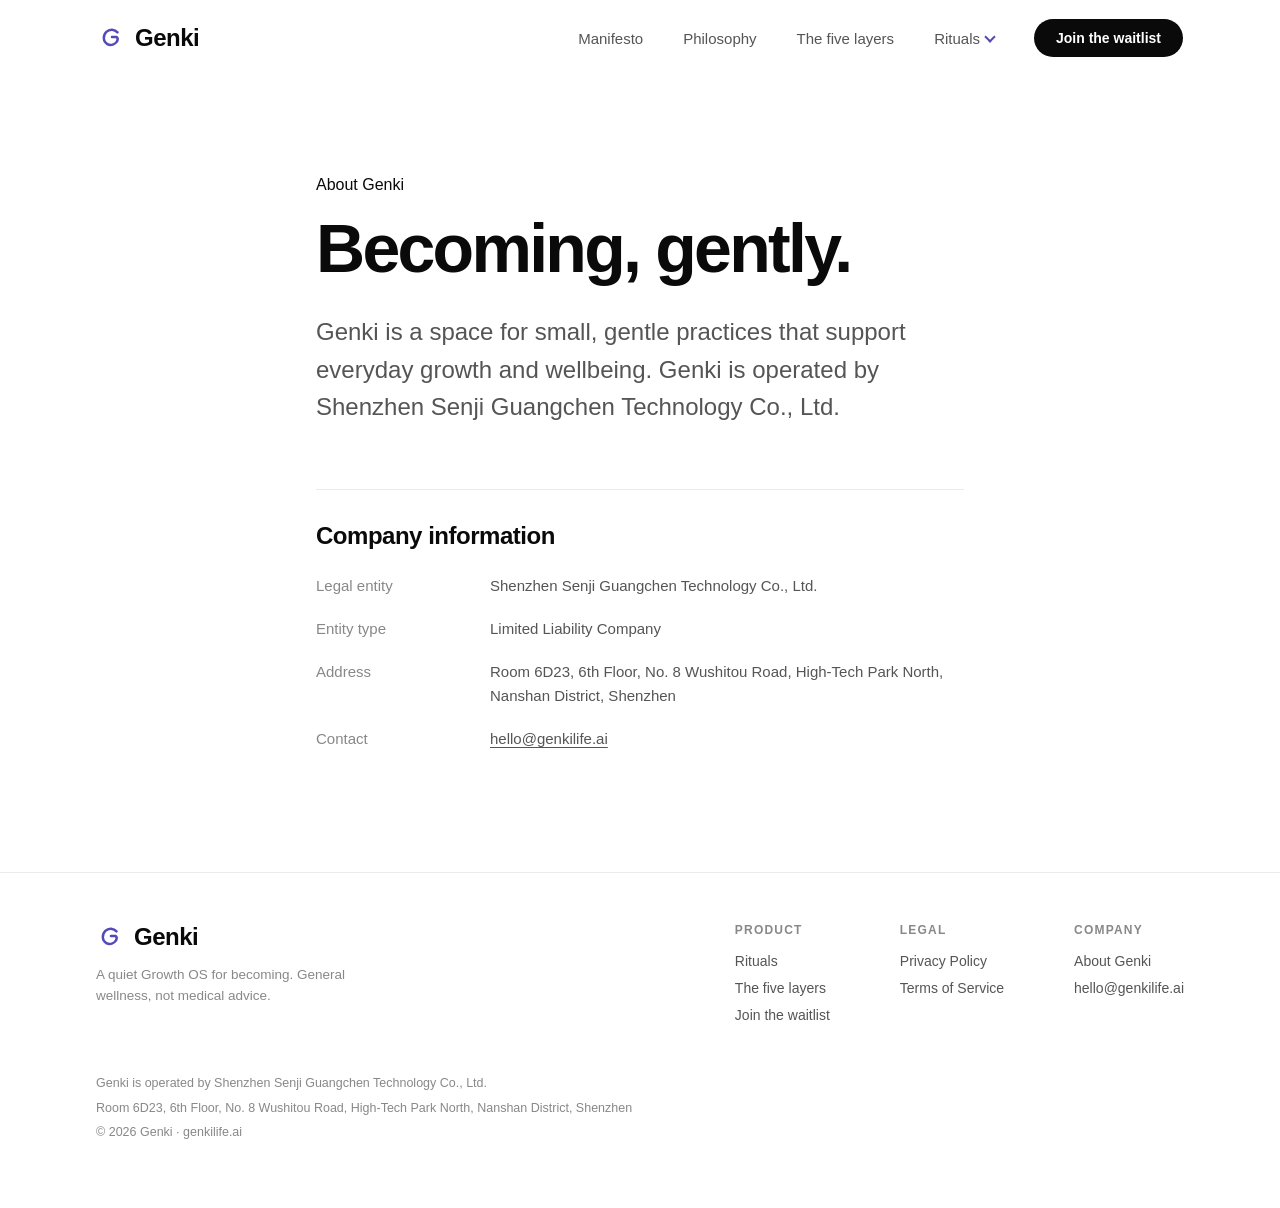
==== about.html @ 510ed386 "Add company information page" ====
<!DOCTYPE html>
<html lang="en">
<head>
<meta charset="UTF-8">
<meta name="viewport" content="width=device-width, initial-scale=1.0">
<title>About Genki</title>
<meta name="description" content="Learn about Genki and the company behind it.">
<link rel="icon" href="assets/favicon.svg" type="image/svg+xml">
<link rel="stylesheet" href="assets/styles.css">
<link rel="canonical" href="https://genkilife.ai/about.html">
</head>
<body>
<div id="site-nav-root"></div>
<main class="wrap about-page">
  <div class="eyebrow2">About Genki</div>
  <h1>Becoming, gently.</h1>
  <p class="about-intro">Genki is a space for small, gentle practices that support everyday growth and wellbeing. Genki is operated by Shenzhen Senji Guangchen Technology Co., Ltd.</p>

  <section class="about-section" aria-labelledby="company-heading">
    <h2 id="company-heading">Company information</h2>
    <dl class="about-details">
      <dt>Legal entity</dt>
      <dd>Shenzhen Senji Guangchen Technology Co., Ltd.</dd>
      <dt>Entity type</dt>
      <dd>Limited Liability Company</dd>
      <dt>Address</dt>
      <dd>Room 6D23, 6th Floor, No. 8 Wushitou Road, High-Tech Park North, Nanshan District, Shenzhen</dd>
      <dt>Contact</dt>
      <dd><a href="mailto:hello@genkilife.ai">hello@genkilife.ai</a></dd>
    </dl>
  </section>
</main>
<div id="site-footer-root"></div>
<script src="assets/nav.js"></script>
</body>
</html>
---- assets/styles.css ----
:root {
    /* Plan A skin: white + near-black; purple is a rare accent only */
    --ink: #0A0A0A;
    --ink-2: #555555;
    --ink-3: #888888;
    --line: #ECECEC;
    --bg: #FFFFFF;
    --bg-soft: #F7F7F8;
    --accent: #534AB7;       /* used ONLY on links + small icon strokes */
    --honey: #E8B98C;        /* one warm touch on Bond, kept tiny */
    --sans: 'Liberation Sans', -apple-system, BlinkMacSystemFont, 'Segoe UI', Helvetica, Arial, sans-serif;
  }
  * { margin: 0; padding: 0; box-sizing: border-box; }
  body { font-family: var(--sans); background: var(--bg); color: var(--ink); -webkit-font-smoothing: antialiased; overflow-x: clip; }
  .wrap { max-width: 1200px; margin: 0 auto; padding: 0 56px; }
  a { color: inherit; text-decoration: none; }

  /* NAV */
  /* sticky header that morphs into a floating pill on scroll.
     ROOT-CAUSE FIX for the shake: the .scrolled state must NOT change the
     header's occupied HEIGHT, or scrollY oscillates across the threshold and
     the class toggles every frame. So .nav padding stays CONSTANT (30px 0)
     in both states — the "pill" is conveyed ONLY by background/border/shadow/
     radius, never by changing padding, max-width, or font-size. */
  #site-nav-root { position: sticky; top: 0; z-index: 50; }
  .site-header { padding: 0; }
  .site-header .wrap { position: relative; }
  .nav { display: flex; align-items: center; justify-content: space-between; padding: 18px 0;
    border: 1px solid transparent; border-radius: 100px;
    transition: background 0.4s ease, border-color 0.4s ease, box-shadow 0.4s ease; }
  /* scrolled state — the pill. NOTE: padding stays the SAME (30px 0) to keep
     header height identical; we only nudge horizontal padding which does NOT
     change height. Visual lift = background + border + shadow only. */
  .site-header.scrolled .nav {
    padding: 18px 24px;
    background: rgba(255,255,255,0.72);
    -webkit-backdrop-filter: saturate(180%) blur(14px);
    backdrop-filter: saturate(180%) blur(14px);
    border-color: var(--line);
    box-shadow: 0 8px 30px rgba(20,18,40,0.08);
    will-change: backdrop-filter;
  }
  .brand { display: flex; align-items: center; gap: 10px; font-size: 24px; font-weight: 800; letter-spacing: -0.02em; }
  .nav-links { display: flex; align-items: center; gap: 40px; font-size: 15px; color: var(--ink-2); }
  .nav-links a:hover { color: var(--ink); }
    .nav-cta { padding: 11px 22px; background: var(--ink); color: #fff !important; border-radius: 100px; font-size: 14px; font-weight: 600; }

  /* HERO */
  .hero { position: relative; display: grid; grid-template-columns: 1.06fr 0.94fr; align-items: center; gap: 56px; padding: 70px 0 110px; }
  .hero .copy, .hero .nova-stage { position: relative; z-index: 2; }
  .eyebrow { display: inline-flex; align-items: center; gap: 10px; font-size: 13px; font-weight: 600; letter-spacing: 0.12em; text-transform: uppercase; color: var(--ink-3); margin-bottom: 28px; }
  .eyebrow .dot { width: 7px; height: 7px; border-radius: 50%; background: var(--ink); }
  h1 { font-weight: 800; font-size: 72px; line-height: 0.98; letter-spacing: -0.035em; margin-bottom: 28px; }
  .hero .sub { font-size: 19px; line-height: 1.6; color: var(--ink-2); max-width: 470px; margin-bottom: 16px; }
  .hero .micro { font-size: 14px; color: var(--ink-3); margin-bottom: 36px; }

  .signup { display: flex; gap: 10px; max-width: 460px; }
  .signup input { flex: 1; padding: 15px 20px; border: 1.5px solid var(--line); border-radius: 100px; font-family: var(--sans); font-size: 15px; color: var(--ink); outline: none; }
  .signup input::placeholder { color: var(--ink-3); }
  .btn-dark { padding: 15px 30px; background: var(--ink); color: #fff; border: none; border-radius: 100px; font-family: var(--sans); font-size: 15px; font-weight: 600; cursor: pointer; white-space: nowrap; }
  .signup-note { font-size: 13px; color: var(--ink-3); margin-top: 14px; }
  .link-accent { color: var(--accent); }

  /* phone — clinical light screen like Plan A */
  .phone-stage { display: grid; place-items: center; }
  .phone { position: relative; width: 268px; height: 548px; border-radius: 46px; padding: 13px; background: #1a1a1a; box-shadow: 0 26px 60px rgba(0,0,0,0.16); }
  .phone .screen { width: 100%; height: 100%; border-radius: 34px; background: #F4F4F5; position: relative; overflow: hidden; }
  .phone .notch { position: absolute; top: 14px; left: 50%; transform: translateX(-50%); width: 96px; height: 24px; border-radius: 100px; background: #1a1a1a; z-index: 6; }
  .phone .nova { position: absolute; top: 34px; right: 22px; z-index: 7; }
  .phone .state-label { position: absolute; top: 70px; left: 0; right: 0; text-align: center; font-size: 22px; font-weight: 700; color: var(--ink); z-index: 5; letter-spacing: -0.01em; }
  .phone .state-sub { position: absolute; top: 102px; left: 0; right: 0; text-align: center; font-size: 11px; letter-spacing: 0.16em; text-transform: uppercase; color: var(--ink-3); z-index: 5; }
  .phone .chips { position: absolute; bottom: 30px; left: 20px; right: 20px; display: flex; gap: 8px; justify-content: center; z-index: 5; }
  .chip { background: #fff; border: 1px solid var(--line); border-radius: 14px; padding: 8px 13px; font-size: 11px; font-weight: 500; color: var(--ink-2); }

  /* STANCE */
  .stance { text-align: center; padding: 10px 0 90px; }
  .stance p { font-size: 44px; font-weight: 800; line-height: 1.12; letter-spacing: -0.03em; max-width: 1000px; margin: 0 auto; }
  .stance .q { color: var(--ink-3); }

  /* BOND + WAITLIST BAND (A+B combined) */
  .bond-band { text-align: center; padding: 16px 0 96px; }
  .silhouettes { display: flex; justify-content: center; align-items: flex-end; gap: 0; margin-bottom: 34px; }
  .sil { width: 60px; height: 60px; border-radius: 50%; background: #ECECEE; border: 3px solid #fff; margin-left: -12px; display: grid; place-items: center; box-shadow: 0 2px 8px rgba(0,0,0,0.04);
    opacity: 0; transform: translateX(-60px);
    transition: opacity 0.5s ease, transform 0.85s cubic-bezier(.16,.84,.3,1); }
  /* damped ease-out: fast in, soft settle. staggered per child. */
  .bond-in .sil { opacity: 1; transform: translateX(0); }
  .bond-in .sil:nth-child(1) { transition-delay: 0s; }
  .bond-in .sil:nth-child(2) { transition-delay: 0.09s; }
  .bond-in .sil:nth-child(3) { transition-delay: 0.18s; }
  .bond-in .sil:nth-child(4) { transition-delay: 0.27s; }
  .bond-in .sil:nth-child(5) { transition-delay: 0.36s; }
  .sil:first-child { margin-left: 0; }
  .sil svg { width: 60px; height: 60px; }
  .sil.more { background: #fff; border: 1.5px solid var(--line); font-size: 13px; font-weight: 700; color: var(--ink-2); }
  .bond-line { font-size: 30px; font-weight: 800; letter-spacing: -0.025em; line-height: 1.15; margin-bottom: 14px; }
  .bond-line .ac { color: var(--accent); }
  .bond-sub { font-size: 16px; color: var(--ink-2); line-height: 1.6; max-width: 460px; margin: 0 auto 26px; }
  .count-pill { display: inline-flex; align-items: center; gap: 9px; padding: 10px 20px; border: 1.5px solid var(--line); border-radius: 100px; font-size: 14px; color: var(--ink-2); }
  .count-pill .num { font-weight: 800; color: var(--ink); }
  .count-pill .live { width: 7px; height: 7px; border-radius: 50%; background: #2BB673; }

  /* SECTION SHELL */
  section.block { padding: 96px 0; border-top: 1px solid var(--line); }
  .section-line { border: none; border-top: 1px solid var(--line); margin: 0; }
  .sec-eyebrow { font-size: 13px; font-weight: 600; letter-spacing: 0.12em; text-transform: uppercase; color: var(--ink-3); margin-bottom: 18px; text-align: center; }
  .sec-title { font-weight: 800; font-size: 48px; line-height: 1.05; letter-spacing: -0.03em; text-align: center; margin-bottom: 16px; }
  .sec-intro { font-size: 18px; color: var(--ink-2); text-align: center; max-width: 600px; margin: 0 auto 60px; line-height: 1.6; }

  /* LAYERS — two-column split (left narrative + right list card) */
  .layers-split { display: grid; grid-template-columns: 0.85fr 1.15fr; gap: 72px; align-items: center; }
  .lx-eyebrow { display: inline-flex; align-items: center; gap: 12px; font-size: 13px; font-weight: 600; letter-spacing: 0.12em; text-transform: uppercase; color: var(--ink-3); margin-bottom: 28px; }
  .lx-eyebrow .ln { width: 28px; height: 1px; background: var(--ink-3); display: inline-block; }
  .lx-title { font-weight: 800; font-size: 56px; line-height: 1.0; letter-spacing: -0.035em; margin-bottom: 26px; }
  .lx-desc { font-size: 18px; line-height: 1.62; color: var(--ink-2); max-width: 460px; margin-bottom: 48px; }
  .lx-princ { display: grid; grid-template-columns: repeat(3, auto); gap: 48px; justify-content: start; }
  .lx-princ .p .pk { font-size: 21px; font-weight: 800; letter-spacing: -0.02em; margin-bottom: 6px; }
  .lx-princ .p .pl { font-size: 13.5px; color: var(--ink-3); }

  /* right list card */
  .layer-card { border: 1px solid var(--line); border-radius: 18px; overflow: hidden; background: #fff; }
  .lc-head { display: flex; align-items: center; justify-content: space-between; padding: 22px 28px; border-bottom: 1px solid var(--line); }
  .lc-head .lc-name { font-size: 13px; letter-spacing: 0.14em; text-transform: uppercase; color: var(--ink-3); }
  .lc-head .lc-status { display: inline-flex; align-items: center; gap: 8px; font-size: 13px; letter-spacing: 0.06em; text-transform: uppercase; color: var(--accent); }
  .lc-head .lc-status .d { width: 7px; height: 7px; border-radius: 50%; background: var(--accent); }
  .lc-row { display: flex; align-items: center; gap: 18px; padding: 22px 28px; border-bottom: 1px solid var(--line); transition: background 0.2s ease; }
  .lc-row:last-child { border-bottom: none; }
  .lc-row:hover { background: var(--bg-soft); }
  .lc-row .dot { width: 9px; height: 9px; border-radius: 50%; background: var(--muted-light); flex: none; }
  .lc-row.live .dot { background: var(--ink); }
  .lc-row .lc-main { flex: 1; }
  .lc-row .lc-l { font-size: 21px; font-weight: 700; letter-spacing: -0.015em; line-height: 1.15; }
  .lc-row .lc-sub { font-size: 13.5px; color: var(--ink-3); margin-top: 2px; }
  .lc-row .lc-state { font-size: 13px; color: var(--ink-3); white-space: nowrap; }
  .lc-row.live .lc-state { color: var(--accent); font-weight: 600; }
  .lc-row.warm .dot { background: var(--honey); }

  /* VALUE PROPS */
  .vps { display: grid; grid-template-columns: repeat(3, 1fr); gap: 28px; }
  .vp { padding: 4px 0; }
  .vp .vmark { width: 36px; height: 36px; margin-bottom: 22px; }
  .vp h3 { font-size: 23px; font-weight: 800; line-height: 1.22; letter-spacing: -0.02em; margin-bottom: 14px; }
  .vp p { font-size: 15.5px; line-height: 1.6; color: var(--ink-2); }

  /* MANIFESTO */
  .manifesto { background: var(--bg-soft); border-top: 1px solid var(--line); border-bottom: 1px solid var(--line); }
  .manifesto .inner { max-width: 760px; margin: 0 auto; text-align: center; }
  .manifesto .big { font-size: 34px; font-weight: 800; line-height: 1.3; letter-spacing: -0.025em; margin-bottom: 28px; }
  .manifesto .small { font-size: 18px; color: var(--ink-2); line-height: 1.65; }
  .manifesto .stay { font-size: 24px; font-weight: 800; letter-spacing: -0.02em; margin-top: 28px; }

  /* FINAL */
  .final { text-align: center; padding: 110px 0; }
  .final h2 { font-weight: 800; font-size: 56px; letter-spacing: -0.035em; margin-bottom: 18px; line-height: 1; }
  .final p { font-size: 17px; color: var(--ink-2); margin-bottom: 38px; }
  .final .signup { margin: 0 auto; }

  /* FOOTER */
  footer { border-top: 1px solid var(--line); padding: 50px 0 60px; }
  .foot-inner { display: flex; align-items: flex-start; justify-content: space-between; gap: 40px; }
  .foot-brand { max-width: 290px; }
  .foot-brand .brand { margin-bottom: 14px; }
  .foot-brand p { font-size: 13.5px; color: var(--ink-3); line-height: 1.55; }
  .foot-cols { display: flex; gap: 70px; }
  .foot-col h4 { font-size: 12px; letter-spacing: 0.1em; text-transform: uppercase; color: var(--ink-3); margin-bottom: 16px; font-weight: 700; }
  .foot-col a { display: block; font-size: 14px; color: var(--ink-2); margin-bottom: 11px; }
  .foot-col a:hover { color: var(--ink); }
  .foot-legal { margin-top: 40px; font-size: 12.5px; color: var(--ink-3); }
  .foot-legal p { margin: 0 0 6px; line-height: 1.5; }

  .about-page { max-width: 760px; padding-top: 100px; padding-bottom: 120px; }
  .about-page h1 { font-size: clamp(42px, 6vw, 68px); line-height: 1.08; letter-spacing: -0.04em; margin: 18px 0 28px; }
  .about-intro { font-size: clamp(19px, 2.5vw, 24px); line-height: 1.55; color: var(--ink-2); max-width: 680px; }
  .about-section { border-top: 1px solid var(--line); margin-top: 64px; padding-top: 32px; }
  .about-section h2 { font-size: 24px; letter-spacing: -0.02em; margin-bottom: 24px; }
  .about-details { display: grid; grid-template-columns: 150px 1fr; gap: 18px 24px; font-size: 15px; line-height: 1.65; }
  .about-details dt { color: var(--ink-3); }
  .about-details dd { margin: 0; color: var(--ink-2); }
  .about-details a { color: inherit; text-decoration: underline; text-underline-offset: 3px; overflow-wrap: anywhere; }
  @media (max-width: 600px) {
    .about-page { padding-top: 70px; padding-bottom: 80px; }
    .about-section { margin-top: 48px; }
    .about-details { grid-template-columns: 1fr; gap: 5px; }
    .about-details dd { margin-bottom: 16px; }
  }

  /* ============ MOTION (tech skin: organic, not mechanical) ============ */
  /* Nova rotating particle sphere — right-side hero visual */
  .nova-stage { position: relative; display: grid; place-items: center; min-height: 540px; padding-bottom: 28px; }
  #novaSphere { width: 100%; height: 540px; display: block; }
  .nova-cap { position: absolute; bottom: 4px; left: 50%; transform: translateX(-50%); text-align: center; }
  .nova-cap .nm { display: block; font-size: 11px; letter-spacing: 0.22em; text-transform: uppercase; color: var(--ink-3); }
  .nova-cap .st { display: block; margin-top: 6px; font-size: 14px; color: var(--ink-2); letter-spacing: -0.005em; }
  /* scroll reveal */
  .reveal { opacity: 0; transform: translateY(22px); transition: opacity 0.9s cubic-bezier(.22,.61,.36,1), transform 0.9s cubic-bezier(.22,.61,.36,1); }
  .reveal.in { opacity: 1; transform: none; }
  .reveal.d1 { transition-delay: 0.08s; }
  .reveal.d2 { transition-delay: 0.16s; }
  .reveal.d3 { transition-delay: 0.24s; }
  /* manifesto lines rise one by one */
  .mline { opacity: 0; transform: translateY(14px); transition: opacity 1s ease, transform 1s ease; }
  .mline.in { opacity: 1; transform: none; }
  .mline.l2 { transition-delay: 0.5s; }
  .mline.l3 { transition-delay: 1s; }
  .mline.l4 { transition-delay: 1.5s; }
  /* respect reduced motion — quiet means never forcing movement.
     Sphere keeps a static frame (drawn once in JS); reveals show immediately. */
  @media (prefers-reduced-motion: reduce) {
    .reveal, .mline { opacity: 1 !important; transform: none !important; transition: none !important; }
    .sil { opacity: 1 !important; transform: none !important; transition: none !important; }
  }

  /* ============ RESPONSIVE ============ */

  /* Tablet ≤ 900px */
  @media (max-width: 900px) {
    .wrap { padding: 0 36px; }
    .nav { padding: 24px 0; }
    .nav-links { gap: 24px; }
    .nav-links a:not(.nav-cta) { display: none; }   /* keep only the CTA on small screens */

    .hero { grid-template-columns: 1fr; gap: 0; padding: 40px 0 72px; }
    .hero .copy { order: 1; }
    .nova-stage { order: 2; margin-top: 24px; min-height: 420px; }
    #novaSphere { height: 420px; }
    h1 { font-size: 60px; }

    .layers-split { grid-template-columns: 1fr; gap: 40px; }
    .lx-title { font-size: 44px; }

    .vps { grid-template-columns: 1fr; gap: 40px; }
    .sec-title { font-size: 40px; }
    .stance p { font-size: 38px; }
  }

  /* Phone ≤ 600px */
  @media (max-width: 600px) {
    .wrap { padding: 0 22px; }

    /* nav */
    .brand { font-size: 21px; }
    .nav-cta { padding: 9px 16px; font-size: 13px; }

    /* hero */
    .hero { padding: 28px 0 56px; }
    .eyebrow { font-size: 11.5px; letter-spacing: 0.08em; margin-bottom: 20px; }
    h1 { font-size: 44px; line-height: 1.0; letter-spacing: -0.03em; margin-bottom: 22px; }
    .hero .sub { font-size: 17px; max-width: 100%; }
    .hero .micro { margin-bottom: 28px; }

    /* signup stacks vertically */
    .signup { flex-direction: column; max-width: 100%; }
    .signup input { width: 100%; }
    .btn-dark { width: 100%; padding: 15px; }

    /* nova sphere shrinks on phone */
    .nova-stage { margin-top: 16px; min-height: 320px; }
    #novaSphere { height: 320px; }

    /* stance */
    .stance { padding: 8px 0 64px; }
    .stance p { font-size: 30px; line-height: 1.2; }

    /* bond + waitlist band */
    .bond-band { padding: 8px 0 64px; }
    .sil { width: 50px; height: 50px; }
    .sil svg { width: 50px; height: 50px; }
    .bond-line { font-size: 25px; }
    .bond-sub { font-size: 15px; }
    .count-pill { font-size: 13px; padding: 9px 16px; }

    /* sections */
    section.block { padding: 64px 0; }
    .sec-eyebrow { margin-bottom: 14px; }
    .sec-title { font-size: 32px; line-height: 1.1; }
    .sec-intro { font-size: 16px; margin-bottom: 40px; }

    /* five layers split */
    .layers-split { gap: 32px; }
    .lx-title { font-size: 36px; }
    .lx-desc { font-size: 16px; margin-bottom: 36px; }
    .lx-princ { gap: 28px; }
    .lx-princ .p .pk { font-size: 18px; }
    .lc-row { padding: 18px 20px; gap: 14px; }
    .lc-head { padding: 18px 20px; }
    .lc-row .lc-l { font-size: 18px; }
    .lc-row .lc-sub { font-size: 12.5px; }
    .lc-head .lc-status { font-size: 11px; }

    /* manifesto */
    .manifesto .big { font-size: 27px; line-height: 1.3; }
    .manifesto .small { font-size: 16px; }
    .manifesto .stay { font-size: 21px; }

    /* final */
    .final { padding: 72px 0; }
    .final h2 { font-size: 40px; }
    .final p { font-size: 16px; }

    /* footer stacks */
    .foot-inner { flex-direction: column; gap: 36px; }
    .foot-cols { gap: 48px; flex-wrap: wrap; }
  }

  /* ======================================================
     ADDED FOR MULTI-PAGE: mega menu, mobile nav, rituals page
     ====================================================== */

  /* make the header container a positioning context for the mega panel */
  .site-header .wrap { position: relative; }

  /* Rituals trigger in nav */
  .nav-links .rituals-trigger { display: inline-flex; align-items: center; gap: 6px; cursor: pointer; color: var(--ink-2); background: none; border: none; font: inherit; font-size: 15px; padding: 0; }
  .nav-links .rituals-trigger:hover, .site-header.mega-open .rituals-trigger { color: var(--ink); }
  .nav-links .rituals-trigger .chev { width: 8px; height: 8px; border-right: 2px solid var(--accent); border-bottom: 2px solid var(--accent); transform: rotate(45deg); margin-top: -3px; transition: transform .25s ease; }
  .site-header.mega-open .rituals-trigger .chev { transform: rotate(-135deg); margin-top: 2px; }

  /* Mega panel (spans the header content width, drops below nav) */
  .mega { position: absolute; left: 0; right: 0; top: calc(100% + 10px);
    background: #fff; border: 1px solid var(--line); border-radius: 22px;
    box-shadow: 0 24px 60px rgba(20,18,40,0.14); padding: 32px 34px;
    opacity: 0; visibility: hidden; transform: translateY(-6px);
    transition: opacity .26s ease, transform .26s ease, visibility .26s; z-index: 60; }
  .site-header.mega-open .mega { opacity: 1; visibility: visible; transform: translateY(0); }
  .mega-lead { font-size: 13px; letter-spacing: 0.14em; text-transform: uppercase; color: var(--ink-3); margin-bottom: 6px; }
  .mega-tag { font-size: 15px; color: var(--ink-2); margin-bottom: 30px; }
  .mega-cols { display: grid; grid-template-columns: repeat(5, 1fr); gap: 26px; }
  .mega-col .ch { font-size: 13px; color: var(--ink-3); margin-bottom: 16px; }
  .mega-col .ch b { color: var(--ink-2); font-weight: 700; }
  .mega-col.warm .ch b { color: var(--honey-deep); }
  .mega-col a.titem { display: block; font-size: 15px; font-weight: 600; color: var(--ink); margin-bottom: 13px; text-decoration: none; line-height: 1.3; }
  .mega-col a.titem:hover { color: var(--accent); }
  .titem .tg { display: inline-block; font-size: 9.5px; font-weight: 600; letter-spacing: 0.06em; text-transform: uppercase; color: var(--accent); border: 1px solid rgba(83,74,183,0.3); border-radius: 100px; padding: 0 6px; margin-left: 6px; vertical-align: middle; }
  .titem .tg.soon { color: var(--ink-3); border-color: var(--line); }
  .mega-foot { display: flex; align-items: center; justify-content: space-between; margin-top: 30px; padding-top: 20px; border-top: 1px solid var(--line); }
  .mega-foot .note { font-size: 12.5px; color: var(--ink-3); }
  .mega-foot .cta { font-size: 14px; color: var(--accent); font-weight: 600; text-decoration: none; }

  /* Hamburger (hidden on desktop) */
  .nav-toggle { display: none; background: none; border: none; cursor: pointer; width: 40px; height: 40px; padding: 8px; }
  .nav-toggle span { display: block; height: 2px; background: var(--ink); border-radius: 2px; margin: 5px 0; transition: transform .25s ease, opacity .25s ease; }
  .site-header.menu-open .nav-toggle span:nth-child(1) { transform: translateY(7px) rotate(45deg); }
  .site-header.menu-open .nav-toggle span:nth-child(2) { opacity: 0; }
  .site-header.menu-open .nav-toggle span:nth-child(3) { transform: translateY(-7px) rotate(-45deg); }

  /* Mobile menu panel (injected; hidden on desktop) */
  .mobile-menu { display: none; }

  /* ======================================================
     RITUALS PAGE
     ====================================================== */
  .rit-hero { padding: 88px 0 56px; text-align: center; }
  .rit-hero .eyebrow2 { font-size: 13px; font-weight: 600; letter-spacing: 0.14em; text-transform: uppercase; color: var(--ink-3); margin-bottom: 22px; }
  .rit-hero h1 { font-size: 64px; font-weight: 800; line-height: 1.0; letter-spacing: -0.035em; margin-bottom: 24px; }
  .rit-hero p { font-size: 19px; line-height: 1.6; color: var(--ink-2); max-width: 580px; margin: 0 auto 18px; }
  .rit-hero .micro2 { font-size: 14px; color: var(--ink-3); }

  .dim { padding: 46px 0; border-top: 1px solid var(--line); }
  .dim-head { display: flex; align-items: baseline; gap: 14px; margin-bottom: 26px; flex-wrap: wrap; }
  .dim-head .name { font-size: 30px; font-weight: 800; letter-spacing: -0.025em; }
  .dim-head .zh { font-size: 14px; color: var(--ink-3); }
  .dim-head .line { font-size: 15px; color: var(--ink-2); margin-left: auto; }
  .dim.bond .dim-head .name { color: var(--honey-deep); }

  .tools { display: grid; grid-template-columns: repeat(3, 1fr); gap: 16px; }
  .tcard { border: 1px solid var(--line); border-radius: 18px; padding: 24px; transition: box-shadow .2s ease; }
  .tcard:hover { box-shadow: 0 12px 30px rgba(20,18,40,0.06); }
  .tcard .ic { width: 42px; height: 42px; border-radius: 12px; background: var(--bg-soft); border: 1px solid var(--line); display: grid; place-items: center; margin-bottom: 18px; }
  .tcard.live .ic { background: #fff; border-color: rgba(83,74,183,0.25); }
  .tcard .cn { font-size: 18px; font-weight: 700; letter-spacing: -0.01em; display: flex; align-items: center; gap: 9px; margin-bottom: 7px; }
  .tcard .badge { font-size: 10px; font-weight: 600; letter-spacing: 0.06em; text-transform: uppercase; color: var(--accent); border: 1px solid rgba(83,74,183,0.3); border-radius: 100px; padding: 1px 8px; }
  .tcard .badge.soon { color: var(--ink-3); border-color: var(--line); }
  .tcard .cd { font-size: 14px; color: var(--ink-3); line-height: 1.5; }
  .tcard.ghost { border-style: dashed; background: var(--bg-soft); }
  .tcard.ghost .cn { color: var(--ink-3); }

  .closing { border-top: 1px solid var(--line); padding: 64px 0 96px; text-align: center; }
  .closing .note { font-size: 13px; color: var(--ink-3); margin-bottom: 30px; }
  .closing h3 { font-size: 34px; font-weight: 800; letter-spacing: -0.03em; margin-bottom: 22px; }
  .closing .btn { display: inline-block; padding: 15px 30px; background: var(--ink); color: #fff; border-radius: 100px; font-size: 15px; font-weight: 600; text-decoration: none; }

  /* ======================================================
     RESPONSIVE for added pieces
     ====================================================== */
  @media (max-width: 900px) {
    /*防止任何元素把页面撑宽导致左右滑动 */
    html, body { overflow-x: clip; max-width: 100%; }
    /* 移动端用 .mobile-menu，桌面那个全宽 mega 浮层不渲染（否则会撑宽页面） */
    .mega { display: none !important; }

    /* show hamburger, hide desktop links, enable mobile menu */
    .nav-toggle { display: block; }
    .nav-links { display: none; }
    .site-header .nav { position: relative; }

    .mobile-menu { display: block; max-height: 0; overflow: hidden;
      transition: max-height .35s ease; background: #fff; }
    .site-header.menu-open .mobile-menu { max-height: 80vh; overflow-y: auto; }
    .mm-inner { padding: 8px 0 18px; border-top: 1px solid var(--line); margin-top: 14px; }
    .mm-link { display: block; padding: 14px 8px; font-size: 17px; font-weight: 600; color: var(--ink); text-decoration: none; border-bottom: 1px solid var(--line); }
    .mm-cta { display: block; margin: 16px 8px 4px; padding: 14px; text-align: center; background: var(--ink); color: #fff; border-radius: 100px; font-weight: 600; text-decoration: none; }
    .mm-acc-head { display: flex; align-items: center; justify-content: space-between; padding: 14px 8px; font-size: 17px; font-weight: 600; border-bottom: 1px solid var(--line); cursor: pointer; }
    .mm-acc-head .chev { width: 8px; height: 8px; border-right: 2px solid var(--accent); border-bottom: 2px solid var(--accent); transform: rotate(45deg); transition: transform .25s ease; }
    .mm-acc.open .mm-acc-head .chev { transform: rotate(-135deg); }
    .mm-acc-body { max-height: 0; overflow: hidden; transition: max-height .3s ease; }
    .mm-acc.open .mm-acc-body { max-height: 1200px; }
    .mm-dim { padding: 12px 8px 4px; }
    .mm-dim .mm-dim-name { font-size: 12px; letter-spacing: 0.1em; text-transform: uppercase; color: var(--ink-3); margin-bottom: 8px; }
    .mm-dim .mm-tool { display: block; padding: 8px 0; font-size: 15px; color: var(--ink-2); text-decoration: none; }
    .mm-dim .mm-tool .tg { font-size: 9.5px; font-weight: 600; letter-spacing: 0.06em; text-transform: uppercase; color: var(--accent); border: 1px solid rgba(83,74,183,0.3); border-radius: 100px; padding: 0 6px; margin-left: 6px; }
    .mm-dim .mm-tool .tg.soon { color: var(--ink-3); border-color: var(--line); }

    /* rituals page */
    .rit-hero { padding: 56px 0 40px; }
    .rit-hero h1 { font-size: 44px; }
    .rit-hero p { font-size: 17px; }
    .tools { grid-template-columns: 1fr; }
    .dim-head .line { margin-left: 0; width: 100%; }
  }

  @media (max-width: 600px) {
    .rit-hero h1 { font-size: 36px; }
    .dim { padding: 36px 0; }
    .dim-head .name { font-size: 25px; }
    .closing h3 { font-size: 28px; }
  }

  /* ======================================================
     TOOL PAGES (e.g. rituals/breathe.html) — minimal header
     ====================================================== */
  .tool-header .nav { justify-content: space-between; }
  .tool-exit { font-size: 14px; color: var(--ink-2); text-decoration: none; }
  .tool-exit:hover { color: var(--ink); }

  .tool-shell { min-height: calc(100vh - 90px); display: flex; flex-direction: column; align-items: center; justify-content: center; text-align: center; padding: 60px 24px; }
  .tool-eyebrow { font-size: 13px; font-weight: 600; letter-spacing: 0.14em; text-transform: uppercase; color: var(--ink-3); margin-bottom: 18px; }
  .tool-shell h1 { font-size: 48px; font-weight: 800; letter-spacing: -0.03em; margin-bottom: 16px; }
  .tool-shell p { font-size: 17px; color: var(--ink-2); max-width: 460px; line-height: 1.6; margin-bottom: 8px; }
  .tool-note { margin-top: 28px; font-size: 13px; color: var(--ink-3); max-width: 420px; }
  .tool-back { margin-top: 36px; display: inline-block; padding: 13px 26px; background: var(--ink); color: #fff; border-radius: 100px; font-size: 14px; font-weight: 600; text-decoration: none; }

  @media (max-width: 600px) {
    .tool-shell h1 { font-size: 34px; }
    .tool-shell { padding: 48px 22px; }
  }
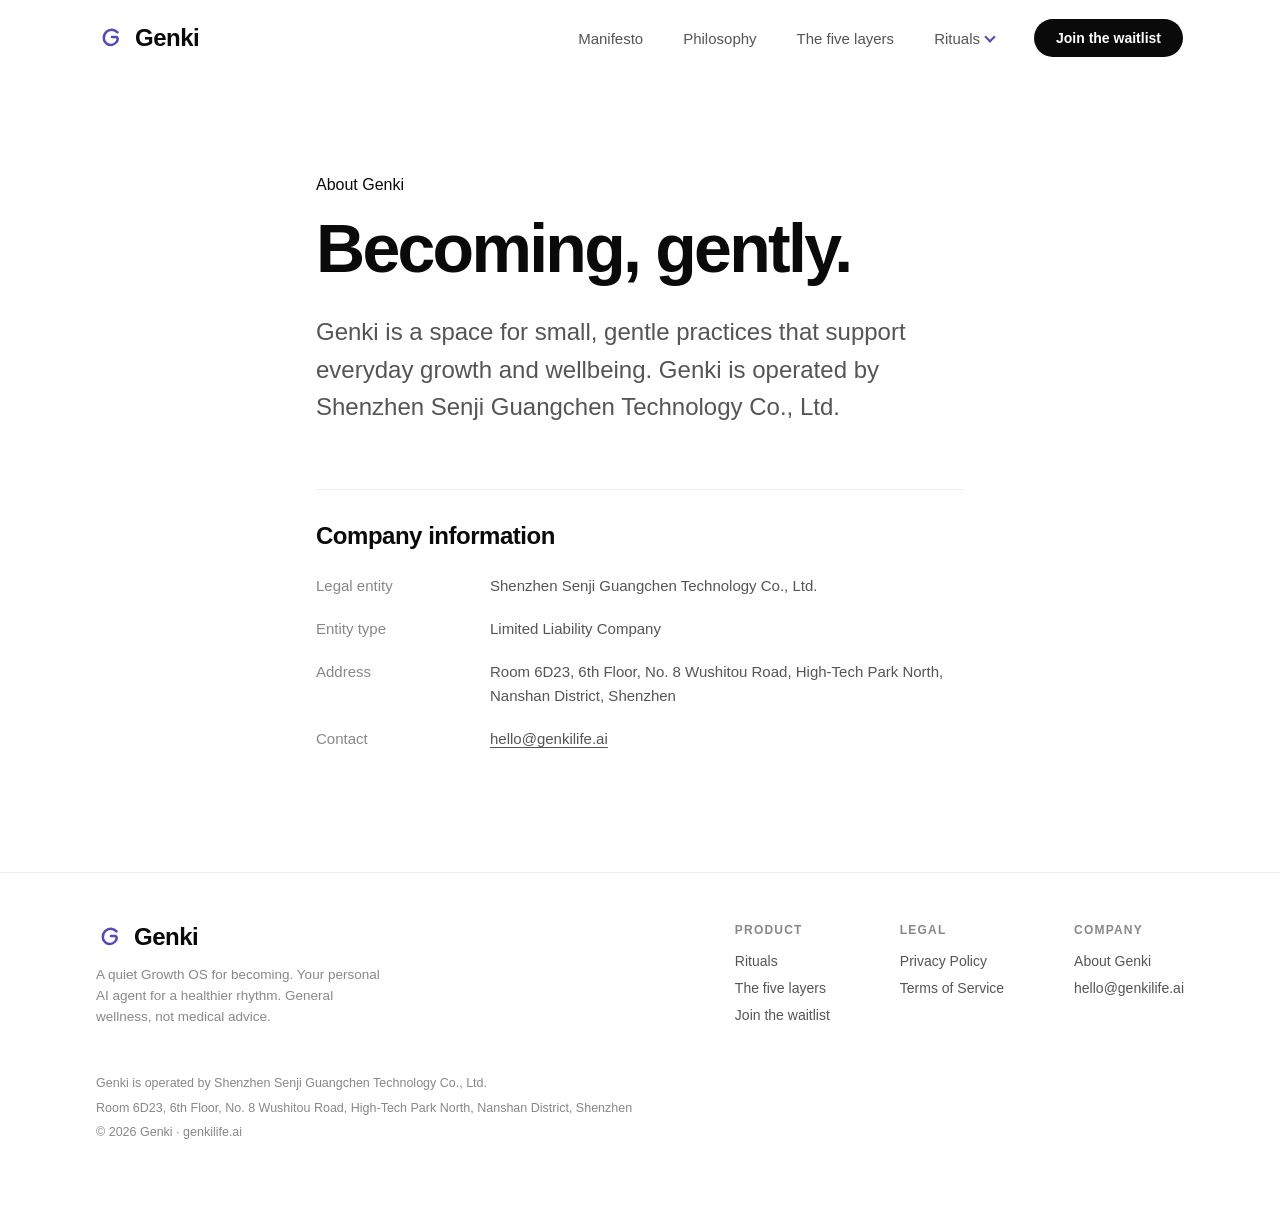
==== commit 8a2a8606: "Add Nova product demo to homepage" ====
--- a/about.html
+++ b/about.html
@@ -31,6 +31,6 @@
   </section>
 </main>
 <div id="site-footer-root"></div>
-<script src="assets/nav.js"></script>
+<script src="assets/nav.js?v=footer-agent-1"></script>
 </body>
 </html>
--- a/assets/styles.css
+++ b/assets/styles.css
@@ -191,6 +191,65 @@
   .nova-cap { position: absolute; bottom: 4px; left: 50%; transform: translateX(-50%); text-align: center; }
   .nova-cap .nm { display: block; font-size: 11px; letter-spacing: 0.22em; text-transform: uppercase; color: var(--ink-3); }
   .nova-cap .st { display: block; margin-top: 6px; font-size: 14px; color: var(--ink-2); letter-spacing: -0.005em; }
+
+  /* Home: Nova's interactive preview and a day of imagined moments. */
+  .hero { padding-bottom: 90px; }
+  .hero .eyebrow .dot { background: var(--accent); box-shadow: 0 0 0 4px #efedfb; }
+  .hero h1 { font-size: clamp(52px, 5.5vw, 72px); }
+  .hero .sub { margin-bottom: 36px; }
+  .hero .nova-stage { min-height: 610px; padding: 0 0 210px; }
+  .hero #novaSphere { height: 400px; }
+  .nova-demo { position: absolute; bottom: 0; left: 50%; transform: translateX(-50%); width: min(100%, 400px); padding: 20px 22px; background: rgba(255,255,255,.94); border: 1px solid #e9e8f0; border-radius: 20px; box-shadow: 0 18px 55px rgba(43,35,92,.08); }
+  .demo-label { display: flex; align-items: center; gap: 7px; font-size: 10px; font-weight: 700; letter-spacing: .1em; color: var(--accent); }
+  .demo-label > span:last-child { margin-left: auto; color: #9996a6; font-size: 9px; letter-spacing: .07em; }
+  .demo-dot { width: 6px; height: 6px; border-radius: 50%; background: var(--accent); }
+  .demo-prompt { font-size: 16px; font-weight: 700; margin: 16px 0 12px; }
+  .demo-options { display: flex; flex-wrap: wrap; gap: 7px; }
+  .demo-options button { font: inherit; font-size: 12px; padding: 7px 13px; border: 1px solid #e6e4ef; background: #fff; border-radius: 99px; color: var(--ink-2); cursor: pointer; }
+  .demo-options button[aria-pressed="true"] { background: #f0eefb; color: var(--accent); border-color: #dcd7f5; }
+  .demo-response { color: var(--ink-2); font-size: 14px; line-height: 1.5; margin-top: 14px; min-height: 21px; }
+  .demo-link { display: inline-block; color: var(--accent); font-size: 12px; font-weight: 700; margin-top: 10px; }
+  .product-demo { padding: 100px 0 110px; }
+  .product-demo-eyebrow { color: var(--accent); font-size: 12px; font-weight: 700; letter-spacing: .14em; text-transform: uppercase; }
+  .product-demo-intro { text-align: center; margin-bottom: 55px; }
+  .product-demo-intro h2 { font-size: clamp(36px, 4.5vw, 52px); line-height: 1.1; letter-spacing: -.04em; margin: 18px 0 14px; }
+  .product-demo-intro p { color: var(--ink-2); font-size: 16px; line-height: 1.6; }
+  .product-demo-layout { display: grid; grid-template-columns: 1fr minmax(280px, 400px) 1fr; gap: 24px; align-items: center; }
+  .product-demo-side { max-width: 225px; }
+  .product-demo-side-left { justify-self: end; text-align: right; }
+  .product-demo-side-right { justify-self: start; text-align: left; }
+  .product-demo-side-label { color: var(--accent); font-size: 11px; font-weight: 700; letter-spacing: .13em; text-transform: uppercase; margin-bottom: 18px; }
+  .product-demo-side h3 { font-size: clamp(22px, 2.5vw, 30px); line-height: 1.15; letter-spacing: -.03em; margin-bottom: 12px; }
+  .product-demo-side p { color: var(--ink-3); font-size: 14px; line-height: 1.6; }
+  .product-demo-view { text-align: center; }
+  .product-demo-phone { width: min(240px, 75%); margin: 0 auto; border: 6px solid #212321; border-radius: 32px; overflow: hidden; background: #f8f7f3; box-shadow: 0 18px 38px rgba(20,20,20,.13); }
+  .product-demo-track { display: flex; width: 100%; transition: transform .45s ease; }
+  .product-demo-track img { display: block; flex: 0 0 100%; min-width: 0; width: 100%; height: auto; aspect-ratio: 780 / 1688; object-fit: contain; }
+  .product-demo-controls { display: flex; justify-content: center; flex-wrap: wrap; gap: 8px; margin: 22px auto 0; max-width: 460px; }
+  .product-demo-controls button { font: inherit; font-size: 13px; padding: 10px 15px; border: 1px solid #e2e2e2; border-radius: 100px; background: #fff; color: var(--ink-2); cursor: pointer; }
+  .product-demo-controls button[aria-pressed="true"] { background: var(--ink); border-color: var(--ink); color: #fff; }
+  .product-demo-controls button:focus-visible { outline: 2px solid var(--accent); outline-offset: 3px; }
+  .product-demo-caption { margin-top: 14px; font-size: 12px; color: var(--ink-3); }
+  @media (prefers-reduced-motion: reduce) { .product-demo-track { transition: none; } }
+  @media (max-width: 700px) {
+    .product-demo { padding: 72px 0 90px; }
+    .product-demo-intro { margin-bottom: 36px; }
+    .product-demo-layout { grid-template-columns: 1fr 1fr; gap: 32px 20px; }
+    .product-demo-view { grid-column: 1 / -1; grid-row: 1; }
+    .product-demo-side-left { justify-self: start; text-align: left; }
+    .product-demo-side-label { margin-bottom: 10px; }
+    .product-demo-side h3 { font-size: 21px; }
+  }
+  .demo-options button:focus-visible, .demo-link:focus-visible { outline: 2px solid var(--accent); outline-offset: 3px; }
+  @media (max-width: 900px) {
+    .hero .nova-stage { margin-top: 18px; min-height: 590px; }
+  }
+  @media (max-width: 600px) {
+    .hero h1 { font-size: clamp(43px, 11vw, 56px); }
+    .hero .nova-stage { min-height: 535px; padding-bottom: 210px; }
+    .hero #novaSphere { height: 325px; }
+
+  }
   /* scroll reveal */
   .reveal { opacity: 0; transform: translateY(22px); transition: opacity 0.9s cubic-bezier(.22,.61,.36,1), transform 0.9s cubic-bezier(.22,.61,.36,1); }
   .reveal.in { opacity: 1; transform: none; }
@@ -250,7 +309,9 @@
 
     /* signup stacks vertically */
     .signup { flex-direction: column; max-width: 100%; }
-    .signup input { width: 100%; }
+    .signup input { width: 100%; font-size: 16px; }
+    .demo-options button, .product-demo-controls button { min-height: 44px; }
+    .nav-toggle { min-width: 44px; min-height: 44px; }
     .btn-dark { width: 100%; padding: 15px; }
 
     /* nova sphere shrinks on phone */
